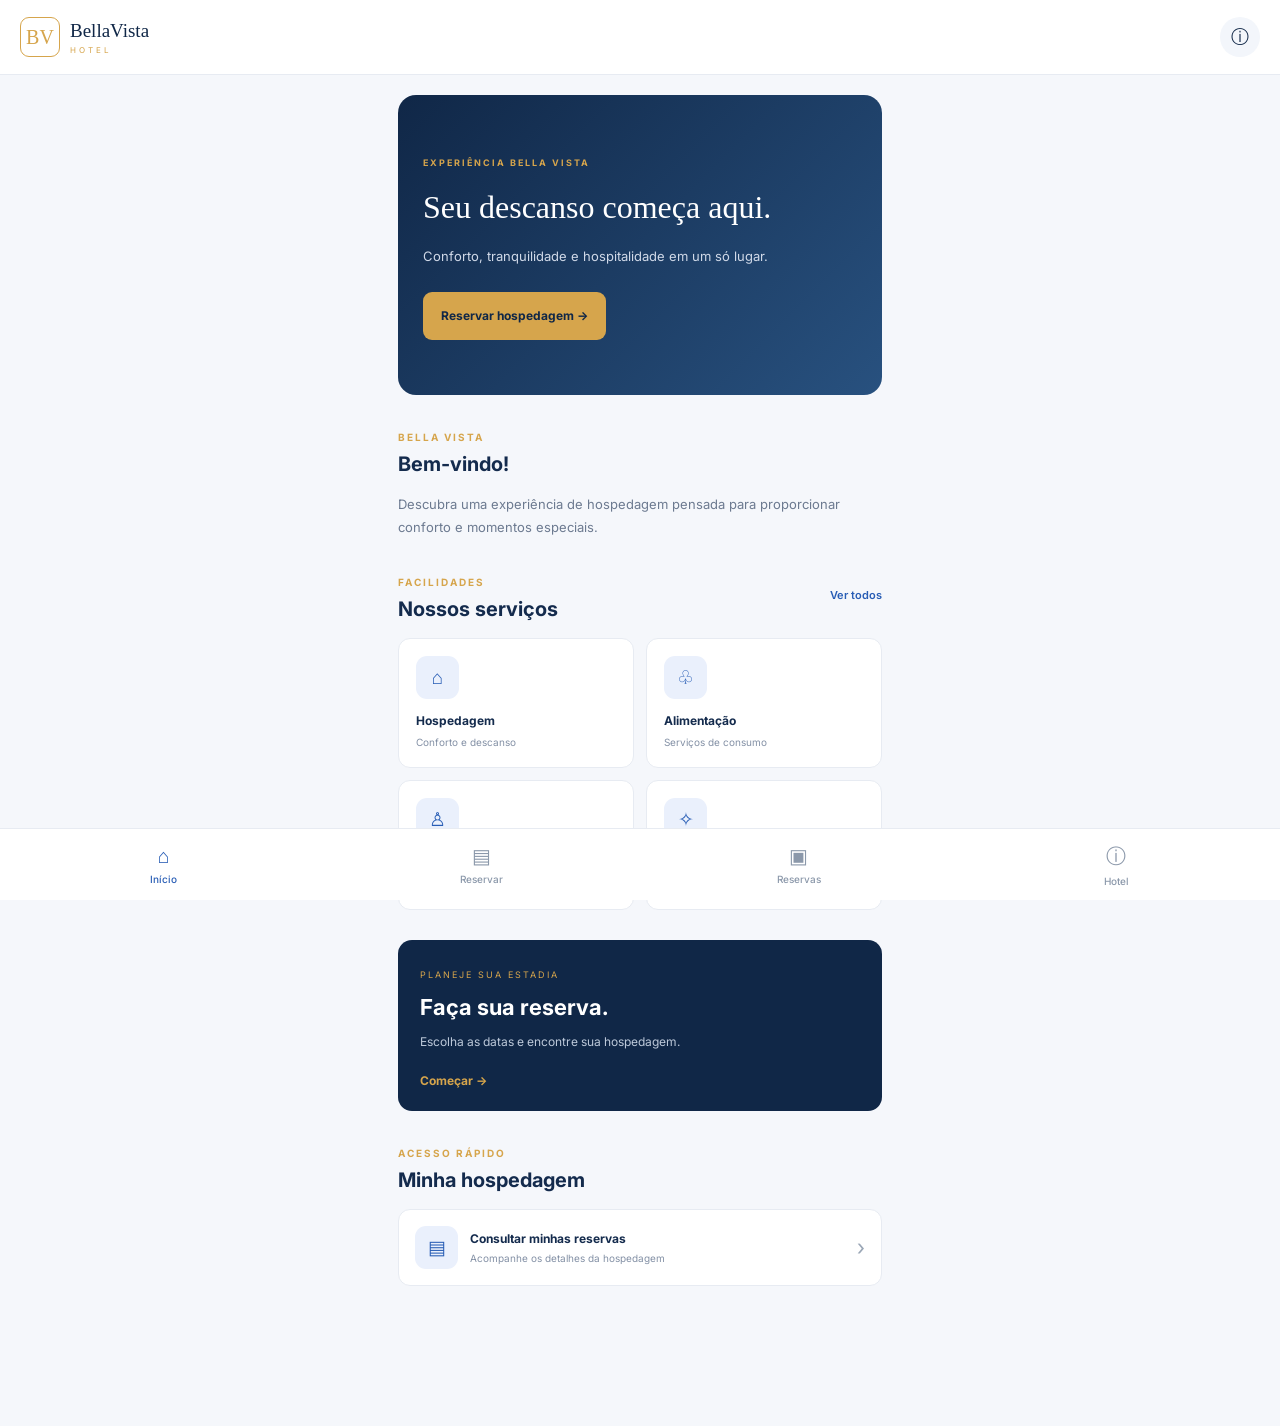
==== index.html @ 94a769b2 "Add files via upload" ====
<!DOCTYPE html>
<html lang="pt-BR">
<head>
    <meta charset="UTF-8">
    <meta name="viewport" content="width=device-width, initial-scale=1.0">
    <title>BellaVista Hotel | Início</title>
    <link rel="stylesheet" href="style.css">
</head>
<body>

<header class="mobile-header">
    <a href="index.html" class="mobile-brand">
        <div class="mobile-logo">BV</div>
        <div>
            <strong>BellaVista</strong>
            <small>HOTEL</small>
        </div>
    </a>

    <a href="hotel.html" class="header-icon">ⓘ</a>
</header>

<main class="mobile-main">

    <section class="hero">
        <div class="hero-content">
            <span>EXPERIÊNCIA BELLA VISTA</span>
            <h1>Seu descanso começa aqui.</h1>
            <p>Conforto, tranquilidade e hospitalidade em um só lugar.</p>
            <a href="reservar.html" class="hero-button">Reservar hospedagem →</a>
        </div>
    </section>

    <section class="section">
        <div class="section-heading">
            <div>
                <span class="section-subtitle">BELLA VISTA</span>
                <h2>Bem-vindo!</h2>
            </div>
        </div>

        <p class="welcome-text">
            Descubra uma experiência de hospedagem pensada para
            proporcionar conforto e momentos especiais.
        </p>
    </section>

    <section class="section">
        <div class="section-heading">
            <div>
                <span class="section-subtitle">FACILIDADES</span>
                <h2>Nossos serviços</h2>
            </div>
            <a href="hotel.html" class="text-link">Ver todos</a>
        </div>

        <div class="service-grid">
            <div class="service-card">
                <div class="service-icon">⌂</div>
                <strong>Hospedagem</strong>
                <small>Conforto e descanso</small>
            </div>

            <div class="service-card">
                <div class="service-icon">♧</div>
                <strong>Alimentação</strong>
                <small>Serviços de consumo</small>
            </div>

            <div class="service-card">
                <div class="service-icon">♙</div>
                <strong>Atendimento</strong>
                <small>Recepção acolhedora</small>
            </div>

            <div class="service-card">
                <div class="service-icon">✧</div>
                <strong>Conforto</strong>
                <small>Ambiente agradável</small>
            </div>
        </div>
    </section>

    <section class="booking-banner">
        <div>
            <span>PLANEJE SUA ESTADIA</span>
            <h2>Faça sua reserva.</h2>
            <p>Escolha as datas e encontre sua hospedagem.</p>
        </div>
        <a href="reservar.html">Começar →</a>
    </section>

    <section class="section">
        <div class="section-heading">
            <div>
                <span class="section-subtitle">ACESSO RÁPIDO</span>
                <h2>Minha hospedagem</h2>
            </div>
        </div>

        <a href="reservas.html" class="reservation-access">
            <div class="service-icon">▤</div>
            <div>
                <strong>Consultar minhas reservas</strong>
                <small>Acompanhe os detalhes da hospedagem</small>
            </div>
            <span>›</span>
        </a>
    </section>

</main>

<nav class="bottom-nav">
    <a href="index.html" class="nav-item active">
        <span>⌂</span>
        <small>Início</small>
    </a>
    <a href="reservar.html" class="nav-item">
        <span>▤</span>
        <small>Reservar</small>
    </a>
    <a href="reservas.html" class="nav-item">
        <span>▣</span>
        <small>Reservas</small>
    </a>
    <a href="hotel.html" class="nav-item">
        <span>ⓘ</span>
        <small>Hotel</small>
    </a>
</nav>

</body>
</html>
---- style.css ----
@import url('https://fonts.googleapis.com/css2?family=Inter:wght@400;500;600;700;800&display=swap');

:root {
    --navy: #102747;
    --blue: #285db5;
    --gold: #d6a54c;
    --background: #f5f7fb;
    --white: #ffffff;
    --text: #142b4d;
    --muted: #8390a5;
    --border: #e7ebf2;
}

* {
    margin: 0;
    padding: 0;
    box-sizing: border-box;
}

body {
    font-family: 'Inter', sans-serif;
    background: var(--background);
    color: var(--text);
    padding-bottom: 90px;
}

/* CABEÇALHO */

.mobile-header {
    height: 75px;
    background: white;
    padding: 0 20px;
    display: flex;
    justify-content: space-between;
    align-items: center;
    border-bottom: 1px solid var(--border);
}

.mobile-brand {
    display: flex;
    align-items: center;
    gap: 10px;
    text-decoration: none;
    color: var(--navy);
}

.mobile-logo {
    width: 40px;
    height: 40px;
    border: 1px solid var(--gold);
    border-radius: 9px;
    color: var(--gold);
    display: flex;
    align-items: center;
    justify-content: center;
    font-family: Georgia, serif;
    font-size: 20px;
}

.mobile-brand strong {
    display: block;
    font-family: Georgia, serif;
    font-size: 19px;
    font-weight: 500;
}

.mobile-brand small {
    display: block;
    color: var(--gold);
    letter-spacing: 3px;
    font-size: 8px;
    margin-top: 3px;
}

.header-icon {
    width: 40px;
    height: 40px;
    background: #f3f6fb;
    border-radius: 50%;
    display: flex;
    align-items: center;
    justify-content: center;
    text-decoration: none;
    color: var(--navy);
    font-size: 18px;
}

/* CONTEÚDO */

.mobile-main {
    max-width: 520px;
    margin: 0 auto;
    padding: 20px 18px;
}

.page-heading {
    margin: 15px 0 25px;
}

.section-subtitle {
    color: var(--gold);
    font-size: 10px;
    font-weight: 700;
    letter-spacing: 2px;
}

.page-heading h1 {
    font-size: 25px;
    margin: 10px 0;
    color: var(--navy);
}

.page-heading p {
    font-size: 13px;
    color: var(--muted);
    line-height: 1.6;
}

/* HERO */

.hero {
    min-height: 300px;
    background: linear-gradient(135deg, #102747, #28517f);
    border-radius: 18px;
    padding: 25px;
    color: white;
    display: flex;
    align-items: center;
    margin-bottom: 30px;
}

.hero-content > span {
    color: var(--gold);
    font-size: 9px;
    letter-spacing: 2px;
    font-weight: 700;
}

.hero h1 {
    font-family: Georgia, serif;
    font-size: 32px;
    font-weight: 500;
    line-height: 1.2;
    margin: 18px 0;
}

.hero p {
    color: #d0d9e8;
    font-size: 13px;
    line-height: 1.7;
    margin-bottom: 25px;
}

.hero-button {
    display: inline-flex;
    align-items: center;
    justify-content: center;
    min-height: 48px;
    padding: 0 18px;
    border-radius: 9px;
    background: var(--gold);
    color: var(--navy);
    text-decoration: none;
    font-size: 12px;
    font-weight: 700;
}

/* SEÇÕES */

.section {
    margin-bottom: 30px;
}

.section-heading {
    display: flex;
    align-items: center;
    justify-content: space-between;
    margin-bottom: 17px;
}

.section-heading h2 {
    font-size: 20px;
    margin-top: 7px;
}

.welcome-text {
    color: #6c7a90;
    font-size: 13px;
    line-height: 1.8;
}

.text-link {
    color: var(--blue);
    text-decoration: none;
    font-size: 11px;
    font-weight: 600;
}

/* SERVIÇOS */

.service-grid {
    display: grid;
    grid-template-columns: repeat(2, 1fr);
    gap: 12px;
}

.service-card {
    background: white;
    border: 1px solid var(--border);
    border-radius: 12px;
    padding: 17px;
}

.service-icon {
    width: 43px;
    height: 43px;
    border-radius: 11px;
    background: #eaf0fc;
    color: var(--blue);
    display: flex;
    align-items: center;
    justify-content: center;
    font-size: 19px;
    flex-shrink: 0;
}

.service-card .service-icon {
    margin-bottom: 14px;
}

.service-card strong {
    display: block;
    font-size: 12px;
    margin-bottom: 7px;
}

.service-card small {
    display: block;
    color: var(--muted);
    font-size: 10px;
    line-height: 1.5;
}

/* BANNER */

.booking-banner {
    background: var(--navy);
    border-radius: 14px;
    padding: 22px;
    color: white;
    margin-bottom: 30px;
}

.booking-banner span {
    color: var(--gold);
    font-size: 9px;
    letter-spacing: 2px;
}

.booking-banner h2 {
    font-size: 22px;
    margin: 12px 0;
}

.booking-banner p {
    color: #bdc9da;
    font-size: 12px;
    line-height: 1.6;
    margin-bottom: 18px;
}

.booking-banner a {
    color: var(--gold);
    font-size: 12px;
    text-decoration: none;
    font-weight: 700;
}

/* ACESSO À RESERVA */

.reservation-access {
    background: white;
    border: 1px solid var(--border);
    padding: 16px;
    border-radius: 12px;
    display: flex;
    align-items: center;
    gap: 12px;
    text-decoration: none;
    color: var(--text);
}

.reservation-access strong {
    font-size: 12px;
    display: block;
}

.reservation-access small {
    font-size: 10px;
    color: var(--muted);
    display: block;
    margin-top: 6px;
}

.reservation-access > span {
    margin-left: auto;
    font-size: 22px;
    color: #9aa6b6;
}

/* FORMULÁRIOS */

.form-card {
    background: white;
    padding: 20px;
    border: 1px solid var(--border);
    border-radius: 14px;
    margin-bottom: 20px;
}

.form-card-heading {
    display: flex;
    align-items: center;
    gap: 12px;
    margin-bottom: 24px;
}

.form-card-heading strong {
    display: block;
    font-size: 13px;
}

.form-card-heading small {
    display: block;
    font-size: 10px;
    color: var(--muted);
    margin-top: 5px;
}

.mobile-field {
    display: flex;
    flex-direction: column;
    gap: 9px;
    margin-bottom: 19px;
}

.mobile-field label {
    font-size: 12px;
    font-weight: 600;
    color: #42536b;
}

.mobile-field input,
.mobile-field select,
.mobile-field textarea {
    width: 100%;
    min-height: 48px;
    border: 1px solid #dce3ed;
    border-radius: 9px;
    padding: 12px;
    font-family: inherit;
    font-size: 13px;
    color: var(--text);
    background: white;
    outline: none;
}

.mobile-field textarea {
    resize: vertical;
}

.mobile-field input:focus,
.mobile-field select:focus,
.mobile-field textarea:focus {
    border-color: var(--blue);
    box-shadow: 0 0 0 3px rgba(40, 93, 181, 0.10);
}

.mobile-field input::placeholder,
.mobile-field textarea::placeholder {
    color: #a4afbd;
}

/* BOTÕES */

.mobile-button {
    width: 100%;
    min-height: 50px;
    border: none;
    border-radius: 10px;
    background: var(--blue);
    color: white;
    font-family: inherit;
    font-size: 13px;
    font-weight: 700;
    cursor: pointer;
    display: flex;
    align-items: center;
    justify-content: center;
    text-decoration: none;
}

.link-button {
    margin-top: 15px;
}

.danger-button {
    background: #c43e4b;
}

.back-link {
    display: block;
    text-align: center;
    margin-top: 18px;
    font-size: 12px;
    color: var(--blue);
    text-decoration: none;
}

/* AVISOS */

.notice {
    background: #edf3ff;
    border-radius: 10px;
    padding: 15px;
    display: flex;
    gap: 10px;
    margin-bottom: 20px;
    color: var(--blue);
}

.notice p {
    font-size: 11px;
    line-height: 1.6;
    color: #526c98;
}

.notice.warning {
    background: #fff3dc;
    color: #a77717;
}

.notice.warning p {
    color: #8e6b2d;
}

/* RESERVAS */

.reservation-card {
    background: white;
    border: 1px solid var(--border);
    border-radius: 14px;
    padding: 20px;
    margin-bottom: 18px;
}

.reservation-top {
    display: flex;
    align-items: center;
    justify-content: space-between;
    gap: 8px;
    margin-bottom: 18px;
}

.reservation-code {
    font-size: 9px;
    font-weight: 700;
    color: #8290a4;
    letter-spacing: 1px;
}

.reservation-status {
    background: #e5f6ed;
    color: #198754;
    padding: 7px 9px;
    border-radius: 20px;
    font-size: 9px;
    font-weight: 700;
}

.pending-status {
    background: #fff3dc;
    color: #a77717;
}

.reservation-card h3 {
    font-size: 17px;
    margin-bottom: 20px;
}

.reservation-detail {
    display: flex;
    align-items: center;
    gap: 12px;
    padding: 12px 0;
    border-bottom: 1px solid #edf0f5;
}

.reservation-detail > span {
    width: 35px;
    height: 35px;
    background: #f1f5fb;
    color: var(--blue);
    border-radius: 8px;
    display: flex;
    align-items: center;
    justify-content: center;
}

.reservation-detail small {
    display: block;
    color: var(--muted);
    font-size: 10px;
    margin-bottom: 5px;
}

.reservation-detail strong {
    font-size: 12px;
}

.reservation-actions {
    margin-top: 18px;
}

.cancel-link {
    display: block;
    text-align: center;
    color: #c43e4b;
    text-decoration: none;
    border: 1px solid #f3cbd0;
    border-radius: 9px;
    padding: 13px;
    font-size: 12px;
    font-weight: 600;
}

/* HOTEL */

.hotel-banner {
    background: linear-gradient(135deg, #102747, #28517f);
    border-radius: 15px;
    min-height: 180px;
    padding: 25px;
    display: flex;
    align-items: flex-end;
    color: white;
    margin-bottom: 30px;
}

.hotel-banner span {
    color: var(--gold);
    font-size: 9px;
    letter-spacing: 2px;
}

.hotel-banner h2 {
    font-family: Georgia, serif;
    font-size: 27px;
    font-weight: 500;
    margin-top: 12px;
}

.hotel-service {
    display: flex;
    align-items: center;
    gap: 14px;
    padding: 16px 0;
    border-bottom: 1px solid var(--border);
}

.hotel-service > span {
    width: 43px;
    height: 43px;
    border-radius: 10px;
    background: #eaf0fc;
    color: var(--blue);
    display: flex;
    align-items: center;
    justify-content: center;
    font-size: 18px;
}

.hotel-service strong {
    display: block;
    font-size: 12px;
}

.hotel-service small {
    display: block;
    font-size: 10px;
    color: var(--muted);
    margin-top: 6px;
}

.contact-card {
    background: white;
    border: 1px solid var(--border);
    border-radius: 14px;
    padding: 22px;
    margin-bottom: 20px;
}

.contact-card h2 {
    font-size: 21px;
    margin: 12px 0;
}

.contact-card p {
    font-size: 12px;
    color: var(--muted);
    line-height: 1.7;
    margin-bottom: 20px;
}

.contact-item {
    font-size: 12px;
    color: #52627a;
    padding: 12px 0;
    border-bottom: 1px solid var(--border);
}

/* NAVEGAÇÃO INFERIOR */

.bottom-nav {
    position: fixed;
    bottom: 0;
    left: 0;
    width: 100%;
    min-height: 72px;
    background: white;
    border-top: 1px solid var(--border);
    display: flex;
    align-items: center;
    justify-content: space-around;
    padding: 7px 5px;
    z-index: 100;
}

.nav-item {
    flex: 1;
    min-height: 56px;
    display: flex;
    flex-direction: column;
    align-items: center;
    justify-content: center;
    gap: 5px;
    color: #8b98aa;
    text-decoration: none;
    border-radius: 10px;
}

.nav-item span {
    font-size: 20px;
}

.nav-item small {
    font-size: 10px;
    font-weight: 500;
}

.nav-item.active {
    color: var(--blue);
}

/* RESPONSIVIDADE */

@media (max-width: 360px) {
    .mobile-main {
        padding: 16px 12px;
    }

    .hero {
        padding: 20px;
    }

    .hero h1 {
        font-size: 28px;
    }

    .form-card {
        padding: 16px;
    }

    .service-card {
        padding: 13px;
    }
}
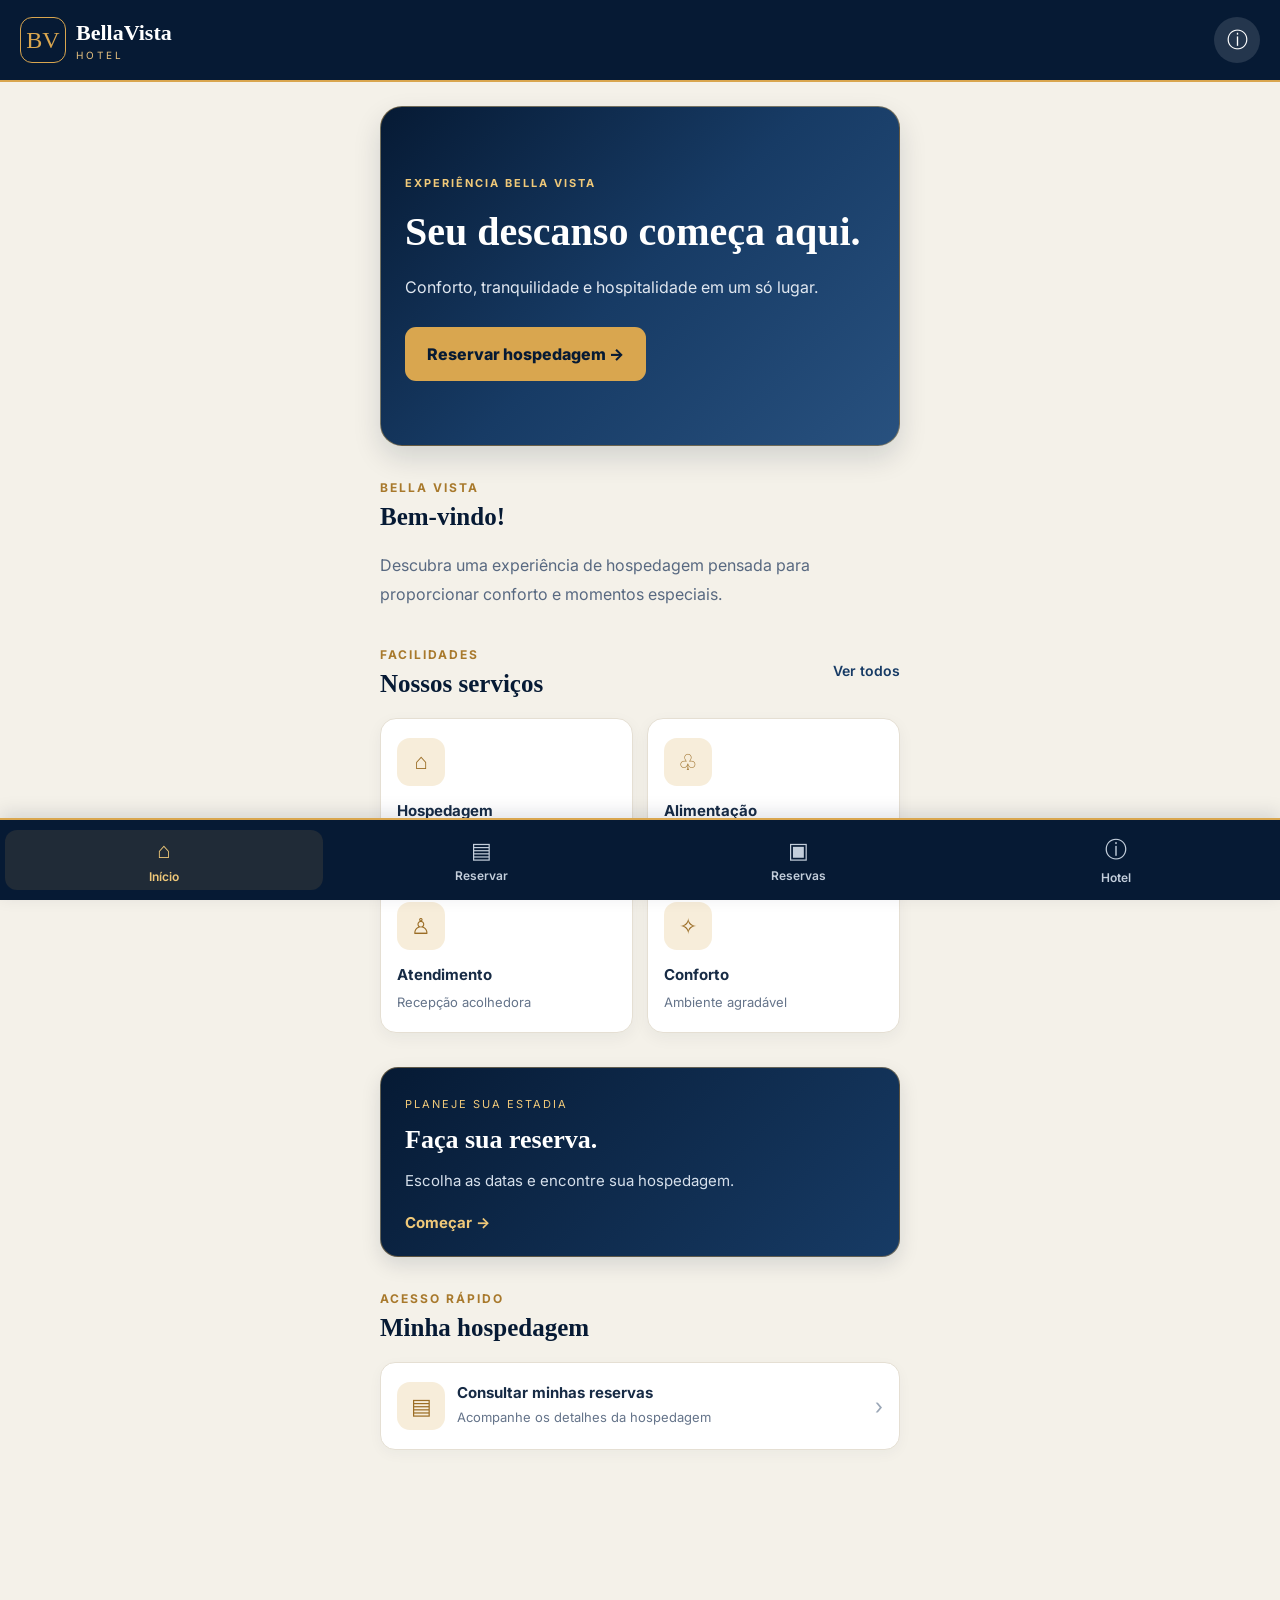
==== commit 3d541553: "Alteração na formatação de telas" ====
--- a/index.html
+++ b/index.html
@@ -8,7 +8,11 @@
     <link rel="stylesheet" href="style.css">
 </head>
 <body>
+    <div class="device-stage">
+    <div class="phone-shell">
+        <div class="phone-screen">
 
+            
 <header class="mobile-header">
     <a href="index.html" class="mobile-brand">
         <div class="mobile-logo">BV</div>
@@ -130,5 +134,9 @@
     </a>
 </nav>
 
+        </div>
+    </div>
+</div>
+
 </body>
 </html>
--- a/style.css
+++ b/style.css
@@ -2,7 +2,7 @@
 @import url('https://fonts.googleapis.com/css2?family=Inter:wght@400;500;600;700;800&display=swap');
 
 :root {
-    --navy: #102747;
+    --navy: #8d9fb7;
     --blue: #285db5;
     --gold: #d6a54c;
     --background: #f5f7fb;
@@ -686,3 +686,566 @@
         padding: 13px;
     }
 }
+
+
+/* =========================================
+   BELLA VISTA HOTEL - NOVA IDENTIDADE MOBILE
+   ========================================= */
+
+:root {
+    --navy: #061a34;
+    --blue: #173b65;
+    --gold: #d9a64f;
+    --background: #f4f1e9;
+    --white: #ffffff;
+    --text: #172b45;
+    --muted: #65748a;
+    --border: #e5dfd3;
+}
+
+/* CONFIGURAÇÃO GERAL */
+
+body {
+    font-family: 'Inter', sans-serif;
+    background: var(--background);
+    color: var(--text);
+    padding-bottom: 100px;
+    font-size: 16px;
+}
+
+/* CABEÇALHO */
+
+.mobile-header {
+    min-height: 82px;
+    height: auto;
+    background: var(--navy);
+    padding: 12px 20px;
+    border-bottom: 2px solid var(--gold);
+}
+
+.mobile-brand {
+    color: #ffffff;
+}
+
+.mobile-logo {
+    width: 46px;
+    height: 46px;
+    border: 1px solid var(--gold);
+    border-radius: 12px;
+    color: var(--gold);
+    font-size: 24px;
+}
+
+.mobile-brand strong {
+    font-family: Georgia, serif;
+    font-size: 22px;
+    font-weight: 600;
+}
+
+.mobile-brand small {
+    color: #e8c27f;
+    letter-spacing: 3px;
+    font-size: 10px;
+}
+
+.header-icon {
+    width: 46px;
+    height: 46px;
+    background: rgba(255,255,255,.12);
+    color: #ffffff;
+    font-size: 21px;
+}
+
+/* CONTEÚDO */
+
+.mobile-main {
+    max-width: 560px;
+    padding: 24px 20px;
+}
+
+.page-heading {
+    margin: 18px 0 28px;
+}
+
+.section-subtitle {
+    color: #a8792c;
+    font-size: 12px;
+    letter-spacing: 2px;
+}
+
+.page-heading h1 {
+    font-family: Georgia, serif;
+    font-size: 34px;
+    line-height: 1.2;
+    margin: 10px 0 12px;
+    color: var(--navy);
+}
+
+.page-heading p {
+    font-size: 16px;
+    line-height: 1.7;
+    color: var(--muted);
+}
+
+/* DESTAQUE INICIAL */
+
+.hero {
+    min-height: 340px;
+    background: linear-gradient(135deg, #061a34, #173b65, #28517f);
+    border: 1px solid rgba(217,166,79,.45);
+    border-radius: 22px;
+    padding: 28px 24px;
+    box-shadow: 0 12px 28px rgba(6,26,52,.14);
+}
+
+.hero-content > span {
+    color: #f0c979;
+    font-size: 11px;
+    letter-spacing: 2px;
+}
+
+.hero h1 {
+    font-family: Georgia, serif;
+    font-size: 40px;
+    font-weight: 600;
+    line-height: 1.15;
+    margin: 18px 0;
+}
+
+.hero p {
+    color: #e0e7f0;
+    font-size: 16px;
+    line-height: 1.75;
+    margin-bottom: 26px;
+}
+
+.hero-button {
+    min-height: 54px;
+    padding: 0 22px;
+    border-radius: 11px;
+    background: var(--gold);
+    color: var(--navy);
+    font-size: 16px;
+    font-weight: 800;
+}
+
+/* SEÇÕES */
+
+.section {
+    margin-bottom: 34px;
+}
+
+.section-heading {
+    margin-bottom: 20px;
+}
+
+.section-heading h2 {
+    font-family: Georgia, serif;
+    font-size: 25px;
+    color: var(--navy);
+}
+
+.welcome-text {
+    color: #586981;
+    font-size: 16px;
+    line-height: 1.8;
+}
+
+.text-link {
+    color: var(--blue);
+    font-size: 14px;
+}
+
+/* SERVIÇOS */
+
+.service-grid {
+    gap: 14px;
+}
+
+.service-card {
+    background: #ffffff;
+    border: 1px solid var(--border);
+    border-radius: 16px;
+    padding: 19px 16px;
+    box-shadow: 0 5px 16px rgba(20,39,65,.05);
+}
+
+.service-icon {
+    width: 48px;
+    height: 48px;
+    border-radius: 13px;
+    background: #f7edda;
+    color: #9b6d25;
+    font-size: 22px;
+}
+
+.service-card strong {
+    font-size: 15px;
+    line-height: 1.4;
+}
+
+.service-card small {
+    color: var(--muted);
+    font-size: 13px;
+    line-height: 1.6;
+}
+
+/* BANNER DE RESERVA */
+
+.booking-banner {
+    background: linear-gradient(135deg, #061a34, #173b65);
+    border: 1px solid rgba(217,166,79,.4);
+    border-radius: 18px;
+    padding: 24px;
+    box-shadow: 0 8px 20px rgba(6,26,52,.12);
+}
+
+.booking-banner span {
+    color: #f0c979;
+    font-size: 11px;
+    letter-spacing: 2px;
+}
+
+.booking-banner h2 {
+    font-family: Georgia, serif;
+    font-size: 26px;
+    margin: 13px 0;
+}
+
+.booking-banner p {
+    color: #d5dfeb;
+    font-size: 15px;
+    line-height: 1.7;
+}
+
+.booking-banner a {
+    color: #f0c979;
+    font-size: 15px;
+}
+
+/* ACESSO À RESERVA */
+
+.reservation-access {
+    background: #ffffff;
+    border: 1px solid var(--border);
+    border-radius: 15px;
+    padding: 19px 16px;
+    box-shadow: 0 4px 14px rgba(20,39,65,.04);
+}
+
+.reservation-access strong {
+    font-size: 15px;
+}
+
+.reservation-access small {
+    font-size: 13px;
+    line-height: 1.5;
+}
+
+/* FORMULÁRIOS */
+
+.form-card {
+    background: #ffffff;
+    padding: 23px 19px;
+    border: 1px solid var(--border);
+    border-radius: 18px;
+    box-shadow: 0 6px 18px rgba(20,39,65,.05);
+}
+
+.form-card-heading strong {
+    font-size: 17px;
+}
+
+.form-card-heading small {
+    font-size: 13px;
+    line-height: 1.5;
+}
+
+.mobile-field {
+    gap: 9px;
+    margin-bottom: 21px;
+}
+
+.mobile-field label {
+    font-size: 15px;
+    color: #263d59;
+}
+
+.mobile-field input,
+.mobile-field select,
+.mobile-field textarea {
+    min-height: 54px;
+    border: 1px solid #d9d3c8;
+    border-radius: 11px;
+    padding: 14px;
+    font-size: 16px;
+    background: #fffefa;
+}
+
+.mobile-field textarea {
+    min-height: 110px;
+}
+
+.mobile-field input:focus,
+.mobile-field select:focus,
+.mobile-field textarea:focus {
+    border-color: var(--gold);
+    box-shadow: 0 0 0 3px rgba(217,166,79,.18);
+}
+
+/* BOTÕES */
+
+.mobile-button {
+    min-height: 56px;
+    border-radius: 11px;
+    background: var(--navy);
+    color: #ffffff;
+    font-size: 16px;
+    font-weight: 700;
+    box-shadow: 0 5px 13px rgba(6,26,52,.14);
+}
+
+.mobile-button:hover,
+.mobile-button:focus-visible {
+    background: #173b65;
+}
+
+.danger-button {
+    background: #a93642;
+}
+
+.back-link {
+    margin-top: 20px;
+    font-size: 14px;
+}
+
+/* AVISOS */
+
+.notice {
+    background: #edf2f8;
+    border: 1px solid #dbe4ef;
+    border-radius: 12px;
+    padding: 16px;
+}
+
+.notice p {
+    font-size: 14px;
+    line-height: 1.7;
+}
+
+.notice.warning {
+    background: #fff5e3;
+    border: 1px solid #f0dfbd;
+}
+
+.notice.warning p {
+    color: #795b2b;
+}
+
+/* CARTÕES DE RESERVAS */
+
+.reservation-card {
+    background: #ffffff;
+    border: 1px solid var(--border);
+    border-radius: 17px;
+    padding: 21px 18px;
+    margin-bottom: 20px;
+    box-shadow: 0 5px 16px rgba(20,39,65,.05);
+}
+
+.reservation-code {
+    font-size: 12px;
+    letter-spacing: 1px;
+}
+
+.reservation-status {
+    font-size: 12px;
+    padding: 8px 11px;
+}
+
+.reservation-card h3 {
+    font-family: Georgia, serif;
+    font-size: 21px;
+    margin-bottom: 18px;
+    color: var(--navy);
+}
+
+.reservation-detail {
+    gap: 13px;
+    padding: 14px 0;
+}
+
+.reservation-detail > span {
+    width: 42px;
+    height: 42px;
+    background: #f7edda;
+    color: #9b6d25;
+    border-radius: 10px;
+    font-size: 18px;
+}
+
+.reservation-detail small {
+    font-size: 12px;
+}
+
+.reservation-detail strong {
+    font-size: 15px;
+    line-height: 1.5;
+}
+
+.cancel-link {
+    min-height: 48px;
+    display: flex;
+    align-items: center;
+    justify-content: center;
+    border-radius: 10px;
+    font-size: 14px;
+}
+
+/* INFORMAÇÕES DO HOTEL */
+
+.hotel-banner {
+    background: linear-gradient(135deg, #061a34, #173b65);
+    border: 1px solid rgba(217,166,79,.45);
+    border-radius: 18px;
+    min-height: 210px;
+    padding: 26px;
+    box-shadow: 0 8px 20px rgba(6,26,52,.12);
+}
+
+.hotel-banner span {
+    color: #f0c979;
+    font-size: 11px;
+    letter-spacing: 2px;
+}
+
+.hotel-banner h2 {
+    font-family: Georgia, serif;
+    font-size: 32px;
+    line-height: 1.2;
+}
+
+.hotel-service {
+    gap: 15px;
+    padding: 18px 0;
+}
+
+.hotel-service > span {
+    width: 48px;
+    height: 48px;
+    border-radius: 12px;
+    background: #f7edda;
+    color: #9b6d25;
+    font-size: 21px;
+    flex-shrink: 0;
+}
+
+.hotel-service strong {
+    font-size: 15px;
+}
+
+.hotel-service small {
+    font-size: 13px;
+    line-height: 1.6;
+}
+
+.contact-card {
+    background: #ffffff;
+    border: 1px solid var(--border);
+    border-radius: 17px;
+    padding: 24px 20px;
+    box-shadow: 0 5px 16px rgba(20,39,65,.05);
+}
+
+.contact-card h2 {
+    font-family: Georgia, serif;
+    font-size: 26px;
+    color: var(--navy);
+}
+
+.contact-card p {
+    font-size: 15px;
+    line-height: 1.75;
+}
+
+.contact-item {
+    font-size: 14px;
+    line-height: 1.6;
+}
+
+/* MENU INFERIOR */
+
+.bottom-nav {
+    min-height: 82px;
+    background: var(--navy);
+    border-top: 2px solid var(--gold);
+    padding: 8px 5px;
+    box-shadow: 0 -5px 18px rgba(6,26,52,.12);
+}
+
+.nav-item {
+    min-height: 60px;
+    color: #c3cedb;
+    border-radius: 12px;
+}
+
+.nav-item span {
+    font-size: 22px;
+}
+
+.nav-item small {
+    font-size: 12px;
+    font-weight: 600;
+}
+
+.nav-item.active {
+    color: #f0c979;
+    background: rgba(217,166,79,.12);
+}
+
+/* ACESSIBILIDADE */
+
+a:focus-visible,
+button:focus-visible,
+input:focus-visible,
+select:focus-visible,
+textarea:focus-visible {
+    outline: 3px solid rgba(217,166,79,.55);
+    outline-offset: 2px;
+}
+
+/* AJUSTE PARA CELULARES PEQUENOS */
+
+@media (max-width: 360px) {
+    .mobile-main {
+        padding: 18px 13px;
+    }
+
+    .hero {
+        padding: 22px 19px;
+    }
+
+    .hero h1 {
+        font-size: 32px;
+    }
+
+    .form-card {
+        padding: 19px 15px;
+    }
+
+    .service-card {
+        padding: 15px 12px;
+    }
+
+    .service-card strong {
+        font-size: 14px;
+    }
+
+    .service-card small {
+        font-size: 12px;
+    }
+
+    .nav-item small {
+        font-size: 11px;
+    }
+}
